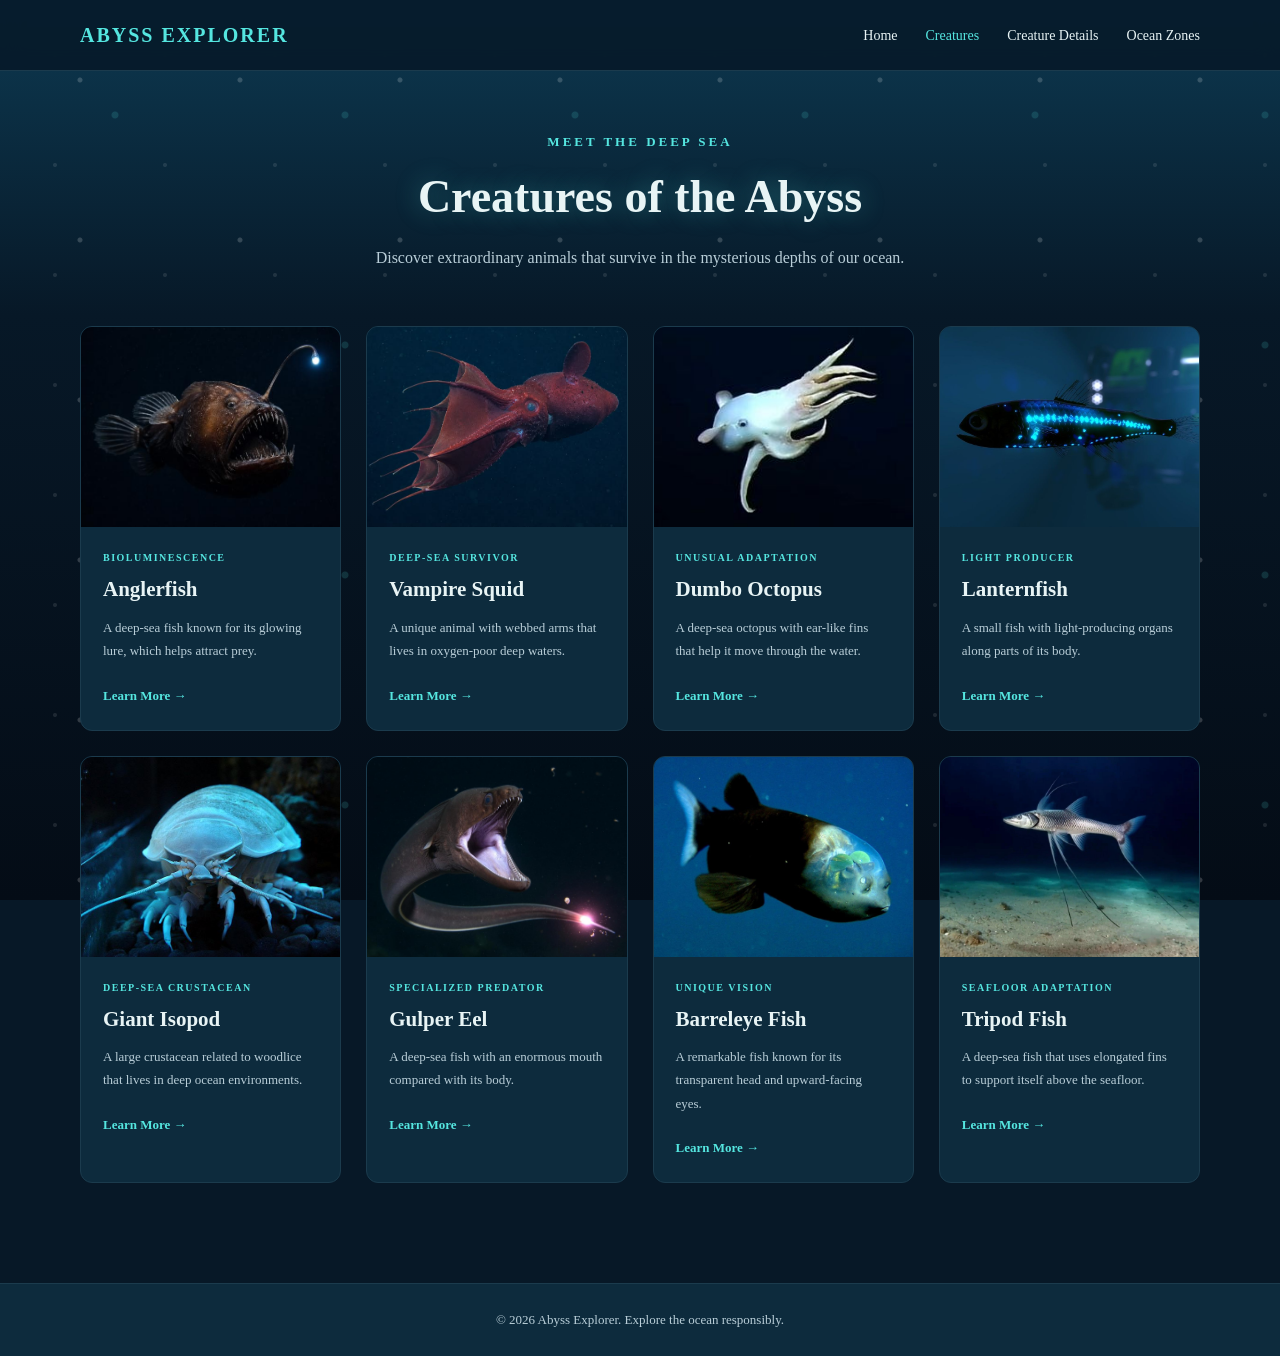
==== creatures.html @ 8714c5d7 "first commit" ====
<!DOCTYPE html>
<html lang="en">
<head>
    <meta charset="UTF-8">
    <meta name="viewport" content="width=device-width, initial-scale=1.0">
    <title>Deep Sea Creatures | Abyss Explorer</title>
    <link rel="stylesheet" href="style.css">
</head>
<body>

    <!-- Header dan Navigasi -->
    <header>
        <nav>
            <a href="index.html" class="logo">ABYSS EXPLORER</a>

            <ul>
                <li><a href="index.html">Home</a></li>
                <li><a href="creatures.html" class="active">Creatures</a></li>
                <li><a href="details.html">Creature Details</a></li>
                <li><a href="zones.html">Ocean Zones</a></li>
            </ul>
        </nav>
    </header>

    <!-- Konten Utama -->
    <main class="creatures-page">

        <!-- Judul Halaman -->
        <section class="page-heading">
            <p class="subtitle">MEET THE DEEP SEA</p>

            <h1>Creatures of the Abyss</h1>

            <p>
                Discover extraordinary animals that survive
                in the mysterious depths of our ocean.
            </p>
        </section>

        <!-- Daftar Hewan -->
        <section class="creature-grid">

            <!-- Hewan 1 -->
            <article class="creature-card">
                <img src="images/anglerfish.jpg"
                     alt="Anglerfish in the deep sea">

                <div class="creature-info">
                    <p class="creature-tag">BIOLUMINESCENCE</p>
                    <h2>Anglerfish</h2>
                    <p>
                        A deep-sea fish known for its glowing
                        lure, which helps attract prey.
                    </p>
                    <a href="details.html" class="text-link">
                        Learn More →
                    </a>
                </div>
            </article>

            <!-- Hewan 2 -->
            <article class="creature-card">
                <img src="images/vampire-squid.jpg"
                     alt="Vampire squid in deep water">

                <div class="creature-info">
                    <p class="creature-tag">DEEP-SEA SURVIVOR</p>
                    <h2>Vampire Squid</h2>
                    <p>
                        A unique animal with webbed arms that
                        lives in oxygen-poor deep waters.
                    </p>
                    <a href="details.html" class="text-link">
                        Learn More →
                    </a>
                </div>
            </article>

            <!-- Hewan 3 -->
            <article class="creature-card">
                <img src="images/dumbo-octopus.jpg"
                     alt="Dumbo octopus swimming underwater">

                <div class="creature-info">
                    <p class="creature-tag">UNUSUAL ADAPTATION</p>
                    <h2>Dumbo Octopus</h2>
                    <p>
                        A deep-sea octopus with ear-like fins
                        that help it move through the water.
                    </p>
                    <a href="details.html" class="text-link">
                        Learn More →
                    </a>
                </div>
            </article>

            <!-- Hewan 4 -->
            <article class="creature-card">
                <img src="images/lanternfish.jpg"
                     alt="Lanternfish with light-producing organs">

                <div class="creature-info">
                    <p class="creature-tag">LIGHT PRODUCER</p>
                    <h2>Lanternfish</h2>
                    <p>
                        A small fish with light-producing organs
                        along parts of its body.
                    </p>
                    <a href="details.html" class="text-link">
                        Learn More →
                    </a>
                </div>
            </article>

            <!-- Hewan 5 -->
            <article class="creature-card">
                <img src="images/giant-isopod.jpg"
                     alt="Giant isopod on the deep-sea floor">

                <div class="creature-info">
                    <p class="creature-tag">DEEP-SEA CRUSTACEAN</p>
                    <h2>Giant Isopod</h2>
                    <p>
                        A large crustacean related to woodlice
                        that lives in deep ocean environments.
                    </p>
                    <a href="details.html" class="text-link">
                        Learn More →
                    </a>
                </div>
            </article>

            <!-- Hewan 6 -->
            <article class="creature-card">
                <img src="images/gulper-eel.jpg"
                     alt="Gulper eel with its large mouth">

                <div class="creature-info">
                    <p class="creature-tag">SPECIALIZED PREDATOR</p>
                    <h2>Gulper Eel</h2>
                    <p>
                        A deep-sea fish with an enormous mouth
                        compared with its body.
                    </p>
                    <a href="details.html" class="text-link">
                        Learn More →
                    </a>
                </div>
            </article>

            <!-- Hewan 7 -->
            <article class="creature-card">
                <img src="images/barreleye-fish.jpg"
                     alt="Barreleye fish with a transparent head">

                <div class="creature-info">
                    <p class="creature-tag">UNIQUE VISION</p>
                    <h2>Barreleye Fish</h2>
                    <p>
                        A remarkable fish known for its
                        transparent head and upward-facing eyes.
                    </p>
                    <a href="details.html" class="text-link">
                        Learn More →
                    </a>
                </div>
            </article>

            <!-- Hewan 8 -->
            <article class="creature-card">
                <img src="images/tripod-fish.jpg"
                     alt="Tripod fish standing above the seafloor">

                <div class="creature-info">
                    <p class="creature-tag">SEAFLOOR ADAPTATION</p>
                    <h2>Tripod Fish</h2>
                    <p>
                        A deep-sea fish that uses elongated fins
                        to support itself above the seafloor.
                    </p>
                    <a href="details.html" class="text-link">
                        Learn More →
                    </a>
                </div>
            </article>

        </section>
    </main>

    <!-- Footer -->
    <footer>
        <p>&copy; 2026 Abyss Explorer. Explore the ocean responsibly.</p>
    </footer>

</body>
</html>
---- style.css ----
/* ===== PENGATURAN DASAR ===== */
* {
    margin: 0;
    padding: 0;
    box-sizing: border-box;
}

html {
    scroll-behavior: smooth;
}

body {
    background-color: #071827;
    color: #E8F4F5;
    line-height: 1.7;
    background-image: linear-gradient(to bottom, #0D3A52 0%, #071827 35%, #040C16 100%);
    background-repeat: no-repeat;
    background-attachment: fixed;
    min-height: 100vh;
}

/* ===== HEADER DAN NAVBAR ===== */
header {
    position: sticky;
    top: 0;
    z-index: 1000;
    background-color: #071827;
    border-bottom: 1px solid #1B3B4D;
    background-color: rgba(7, 24, 39, 0.85);
    backdrop-filter: blur(10px);
}

nav {
    max-width: 1200px;
    margin: 0 auto;
    padding: 18px 40px;
    display: flex;
    justify-content: space-between;
    align-items: center;
    gap: 24px;
}

.logo {
    color: #55E6E0;
    text-decoration: none;
    font-size: 20px;
    font-weight: bold;
    letter-spacing: 2px;
}

nav ul {
    list-style: none;
    display: flex;
    align-items: center;
    gap: 28px;
}

nav ul li a {
    color: #E8F4F5;
    text-decoration: none;
    font-size: 14px;
    transition: color 0.3s ease;
}

nav ul li a:hover {
    color: #55E6E0;
}

nav ul li a.active {
    color: #55E6E0;
}

nav ul li a {
    position: relative;
    padding-bottom: 4px;
}

nav ul li a::after {
    content: "";
    position: absolute;
    left: 0;
    bottom: 0;
    width: 0;
    height: 2px;
    background: #55E6E0;
    transition: width 0.3s ease;
}

nav ul li a:hover::after {
    width: 100%;
}

/* ===== BAGIAN HERO ===== */
.hero {
    min-height: 580px;
    display: flex;
    align-items: center;
    padding: 80px 10%;
    background-color: #0D2B3D;
    background-image:
        linear-gradient(
            90deg,
            rgba(7, 24, 39, 0.95),
            rgba(7, 24, 39, 0.35)
        ),
        url("images/hero-ocean.jpg");
    background-size: cover;
    background-position: center;
}

.hero-content {
    max-width: 650px;
}

.subtitle {
    color: #55E6E0;
    font-size: 13px;
    font-weight: bold;
    letter-spacing: 3px;
    margin-bottom: 16px;
}

.hero h1 {
    font-size: 54px;
    line-height: 1.15;
    margin-bottom: 24px;
}

.hero-content > p:not(.subtitle) {
    max-width: 540px;
    color: #D0E0E5;
    margin-bottom: 30px;
}

/* ===== TOMBOL ===== */
.button {
    display: inline-block;
    background-color: #55E6E0;
    color: #071827;
    padding: 13px 25px;
    border-radius: 5px;
    text-decoration: none;
    font-weight: bold;
    transition: background-color 0.3s ease;
}

.button:hover {
    background-color: #E8F4F5;
}

/* ===== BAGIAN PENGENALAN ===== */
.introduction {
    max-width: 850px;
    margin: 0 auto;
    padding: 100px 30px;
    text-align: center;
}

.introduction h2 {
    font-size: 36px;
    line-height: 1.3;
    margin-bottom: 22px;
}

.introduction > p:not(.subtitle) {
    color: #B9CED8;
    margin-bottom: 25px;
}

.text-link {
    display: inline-block;
    color: #55E6E0;
    text-decoration: none;
    font-weight: bold;
}

.text-link:hover {
    color: #E8F4F5;
}

/* ===== FOOTER ===== */
footer {
    background-color: #0D2B3D;
    border-top: 1px solid #1B3B4D;
    padding: 25px 20px;
    text-align: center;
    color: #B9CED8;
    font-size: 13px;
}

/* ===== TAMPILAN HP ===== */
@media (max-width: 600px) {
    nav {
        flex-direction: column;
        padding: 15px 12px;
        gap: 12px;
    }

    nav ul {
        justify-content: center;
        flex-wrap: wrap;
        gap: 10px 18px;
    }

    nav ul li a {
        font-size: 12px;
    }

    .logo {
        font-size: 18px;
    }

    .hero {
        min-height: 500px;
        padding: 65px 25px;
        background-position: center;
    }

    .hero h1 {
        font-size: 38px;
    }

    .introduction {
        padding: 70px 22px;
    }

    .introduction h2 {
        font-size: 28px;
    }
}

/* ===== HALAMAN CREATURES ===== */
.creatures-page {
    max-width: 1200px;
    margin: 0 auto;
    padding: 60px 40px 100px;
}

.page-heading {
    max-width: 700px;
    margin: 0 auto 55px;
    text-align: center;
}

.page-heading h1 {
    font-size: 46px;
    line-height: 1.2;
    margin-bottom: 20px;
    text-shadow: 0 0 25px rgba(85, 230, 224, 0.35);
}

.page-heading > p:last-child {
    color: #B9CED8;
}

/* ===== GRID KARTU HEWAN ===== */
.creature-grid {
    display: grid;
    grid-template-columns: repeat(4, minmax(0, 1fr));
    gap: 25px;
}

.creature-card {
    background-color: #0D2B3D;
    border: 1px solid #1B3B4D;
    border-radius: 12px;
    overflow: hidden;
    transition: transform 0.3s ease,
                border-color 0.3s ease;
}

.creature-card:hover {
    transform: translateY(-5px);
    border-color: #55E6E0;
}

.creature-card img {
    display: block;
    width: 100%;
    height: 200px;
    object-fit: cover;
    object-position: center;
}

.creature-info {
    padding: 22px;
}

.creature-tag {
    color: #55E6E0;
    font-size: 10px;
    font-weight: bold;
    letter-spacing: 1.5px;
    margin-bottom: 10px;
}

.creature-info h2 {
    font-size: 21px;
    line-height: 1.3;
    margin-bottom: 12px;
}

.creature-info > p:not(.creature-tag) {
    color: #B9CED8;
    font-size: 13px;
    line-height: 1.8;
    margin-bottom: 18px;
}

.creature-info .text-link {
    font-size: 13px;
}

/* ===== PENYESUAIAN HP ===== */
@media (max-width: 600px) {
    .creatures-page {
        padding: 45px 18px 65px;
    }

    .page-heading {
        margin-bottom: 35px;
    }

    .page-heading h1 {
        font-size: 34px;
    }

    .creature-grid {
        grid-template-columns: repeat(2, minmax(0, 1fr));
        gap: 14px;
    }

    .creature-card img {
        height: 135px;
    }

    .creature-info {
        padding: 13px;
    }

    .creature-tag {
        font-size: 11px;
        letter-spacing: 0.5px;
    }

    .creature-info h2 {
        font-size: 17px;
    }

    .creature-info > p:not(.creature-tag) {
        font-size: 13px;
    }
}

/* ===== HALAMAN CREATURE DETAILS ===== */
.details-page {
    max-width: 1000px;
    margin: 0 auto;
    padding: 60px 40px 100px;
}

.detail-card {
    display: grid;
    grid-template-columns: 0.9fr 1.1fr;
    gap: 35px;
    align-items: center;
    padding: 30px;
    margin-bottom: 30px;
    background-color: #0D2B3D;
    border: 1px solid #1B3B4D;
    border-radius: 14px;
}

.detail-card img {
    width: 100%;
    height: 320px;
    object-fit: cover;
    border-radius: 9px;
}

.detail-content h2 {
    font-size: 30px;
    line-height: 1.3;
    margin-bottom: 14px;
}

.detail-content > p:not(.creature-tag) {
    color: #B9CED8;
    font-size: 15px;
    margin-bottom: 18px;
}

.detail-content h3 {
    color: #55E6E0;
    font-size: 20px;
    margin-top: 18px;
    margin-bottom: 5px;
}

.back-link {
    text-align: center;
    margin-top: 45px;
}

/* ===== PENYESUAIAN HP ===== */
@media (max-width: 600px) {
    .details-page {
        padding: 40px 16px 65px;
    }

    .detail-card {
        grid-template-columns: 1fr;
        gap: 20px;
        padding: 18px;
        margin-bottom: 22px;
    }

    .detail-card img {
        height: 220px;
    }

    .detail-content h2 {
        font-size: 25px;
    }
}

/* ===== OCEAN ZONES PAGE ===== */

.zones-page {
    max-width: 1000px;
    margin: 0 auto;
    padding: 55px 30px 70px;
}

.zones-heading {
    max-width: 720px;
    margin: 0 auto 55px;
    text-align: center;
}

.eyebrow {
    margin-bottom: 12px;
    color: #55E6E0;
    font-size: 0.8rem;
    font-weight: bold;
    letter-spacing: 3px;
}

.zones-heading h1 {
    margin-bottom: 18px;
    color: #E8F4F5;
    font-size: 2.5rem;
    text-shadow: 0 0 25px rgba(85, 230, 224, 0.35);
}
.zones-heading {
    position: relative;
}

.zones-heading > p:last-child {
    color: #B9CED8;
    line-height: 1.8;
}

/* Vertical journey */

.ocean-journey {
    position: relative;
    display: flex;
    flex-direction: column;
    gap: 25px;
}

.ocean-journey::before {
    content: "";
    position: absolute;
    top: 20px;
    bottom: 20px;
    left: 28px;
    width: 3px;
    background: linear-gradient(
        to bottom,
        #55E6E0,
        #4386A5,
        #263B70,
        #18264B,
        #10182E
    );
    border-radius: 10px;
}

.ocean-zone {
    position: relative;
    display: grid;
    grid-template-columns: 165px 1fr;
    gap: 25px;
    align-items: start;
    padding: 28px;
    padding-left: 65px;
    border: 1px solid rgba(85, 230, 224, 0.18);
    border-radius: 18px;
    overflow: hidden;
    transition: transform 0.3s ease, box-shadow 0.3s ease, border-color 0.3s ease;
}

.ocean-zone:hover {
    transform: translateY(-4px);
    box-shadow: 0 12px 30px rgba(85, 230, 224, 0.15);
    border-color: rgba(85, 230, 224, 0.6);
}

.ocean-zone::after {
    position: absolute;
    left: 20px;
    bottom: -10px;
    font-size: 9rem;
    font-weight: 900;
    line-height: 1;
    color: rgba(232, 244, 245, 0.05);
    pointer-events: none;
}

.sunlight::after { content: "01"; }
.twilight::after { content: "02"; }
.midnight::after { content: "03"; }
.abyssal::after  { content: "04"; }
.hadal::after    { content: "05"; }

.zone-depth {
    position: relative;
    z-index: 1;
    color: #55E6E0;
    font-size: 0.8rem;
    font-weight: bold;
    letter-spacing: 1px;
    line-height: 1.8;
}

.zone-depth::before {
    content: "";
    position: absolute;
    top: 3px;
    left: -49px;
    width: 14px;
    height: 14px;
    background: #55E6E0;
    border: 4px solid #071827;
    border-radius: 50%;
}

@keyframes pulse-dot {
    0%   { box-shadow: 0 0 0 0 rgba(85, 230, 224, 0.6); }
    70%  { box-shadow: 0 0 0 12px rgba(85, 230, 224, 0); }
    100% { box-shadow: 0 0 0 0 rgba(85, 230, 224, 0); }
}

.zone-depth::before {
    animation: pulse-dot 2.4s infinite;
}

.zone-depth span {
    display: block;
    color: #E8F4F5;
    letter-spacing: 0;
    font-size: 1.15rem;
    font-weight: 600;
}

.zone-content h2 {
    margin-bottom: 8px;
    color: #E8F4F5;
    font-size: 1.5rem;
}

.zone-subtitle {
    margin-bottom: 14px;
    color: #55E6E0;
    font-style: italic;
}

.zone-content p {
    color: #B9CED8;
    line-height: 1.8;
}

.zone-content .zone-life {
    margin-top: 15px;
    padding-top: 14px;
    border-top: 1px solid rgba(232, 244, 245, 0.15);
}

.zone-life strong {
    color: #E8F4F5;
}

/* Different shades for each depth */

.sunlight {
    background: linear-gradient(120deg, #17485B, #0D2B3D);
}

.twilight {
    background: linear-gradient(120deg, #153A50, #0B2639);
}

.midnight {
    background: linear-gradient(120deg, #172C4A, #0A2034);
}

.abyssal {
    background: linear-gradient(120deg, #192442, #0A1B2C);
}

.hadal {
    background: linear-gradient(120deg, #211F3D, #071827);
}

.sunlight .zone-depth::before { background: #7DF9E9; }
.twilight .zone-depth::before { background: #4FB3D9; }
.midnight .zone-depth::before { background: #5C7CFA; }
.abyssal  .zone-depth::before { background: #7A6FF0; }
.hadal    .zone-depth::before { background: #B45CFF; }

.sunlight { border-color: rgba(125, 249, 233, 0.35); }
.twilight { border-color: rgba(79, 179, 217, 0.30); }
.midnight { border-color: rgba(92, 124, 250, 0.28); }
.abyssal  { border-color: rgba(122, 111, 240, 0.25); }
.hadal    { border-color: rgba(180, 92, 255, 0.25); }

.zones-note {
    margin-top: 30px;
    color: #B9CED8;
    font-size: 0.85rem;
    line-height: 1.7;
    text-align: center;
}

@keyframes bubbles-rise {
    from { background-position: 0 0, 0 0, 0 0; }
    to   { background-position: 0 -900px, 0 -1200px, 0 -700px; }
}

body::before {
    content: "";
    position: fixed;
    inset: 0;
    z-index: -1;
    pointer-events: none;
    background-image:
        radial-gradient(circle, rgba(255,255,255,0.18) 2px, transparent 3px),
        radial-gradient(circle, rgba(85,230,224,0.15) 3px, transparent 4px),
        radial-gradient(circle, rgba(255,255,255,0.10) 1.5px, transparent 2.5px);
    background-size: 160px 160px, 230px 230px, 110px 110px;
    animation: bubbles-rise 40s linear infinite;
}

/* Phone layout */

@media (max-width: 600px) {
    .zones-page {
        padding: 40px 16px 50px;
    }

    .zones-heading {
        margin-bottom: 35px;
    }

    .zones-heading h1 {
        font-size: 1.9rem;
    }

    .ocean-journey {
        gap: 18px;
    }

    .ocean-journey::before {
        left: 19px;
    }

    .ocean-zone {
        grid-template-columns: 1fr;
        gap: 15px;
        padding: 22px;
        padding-left: 45px;
    }

    .zone-depth::before {
        left: -36px;
    }

    .zone-content h2 {
        font-size: 1.3rem;
    }
}
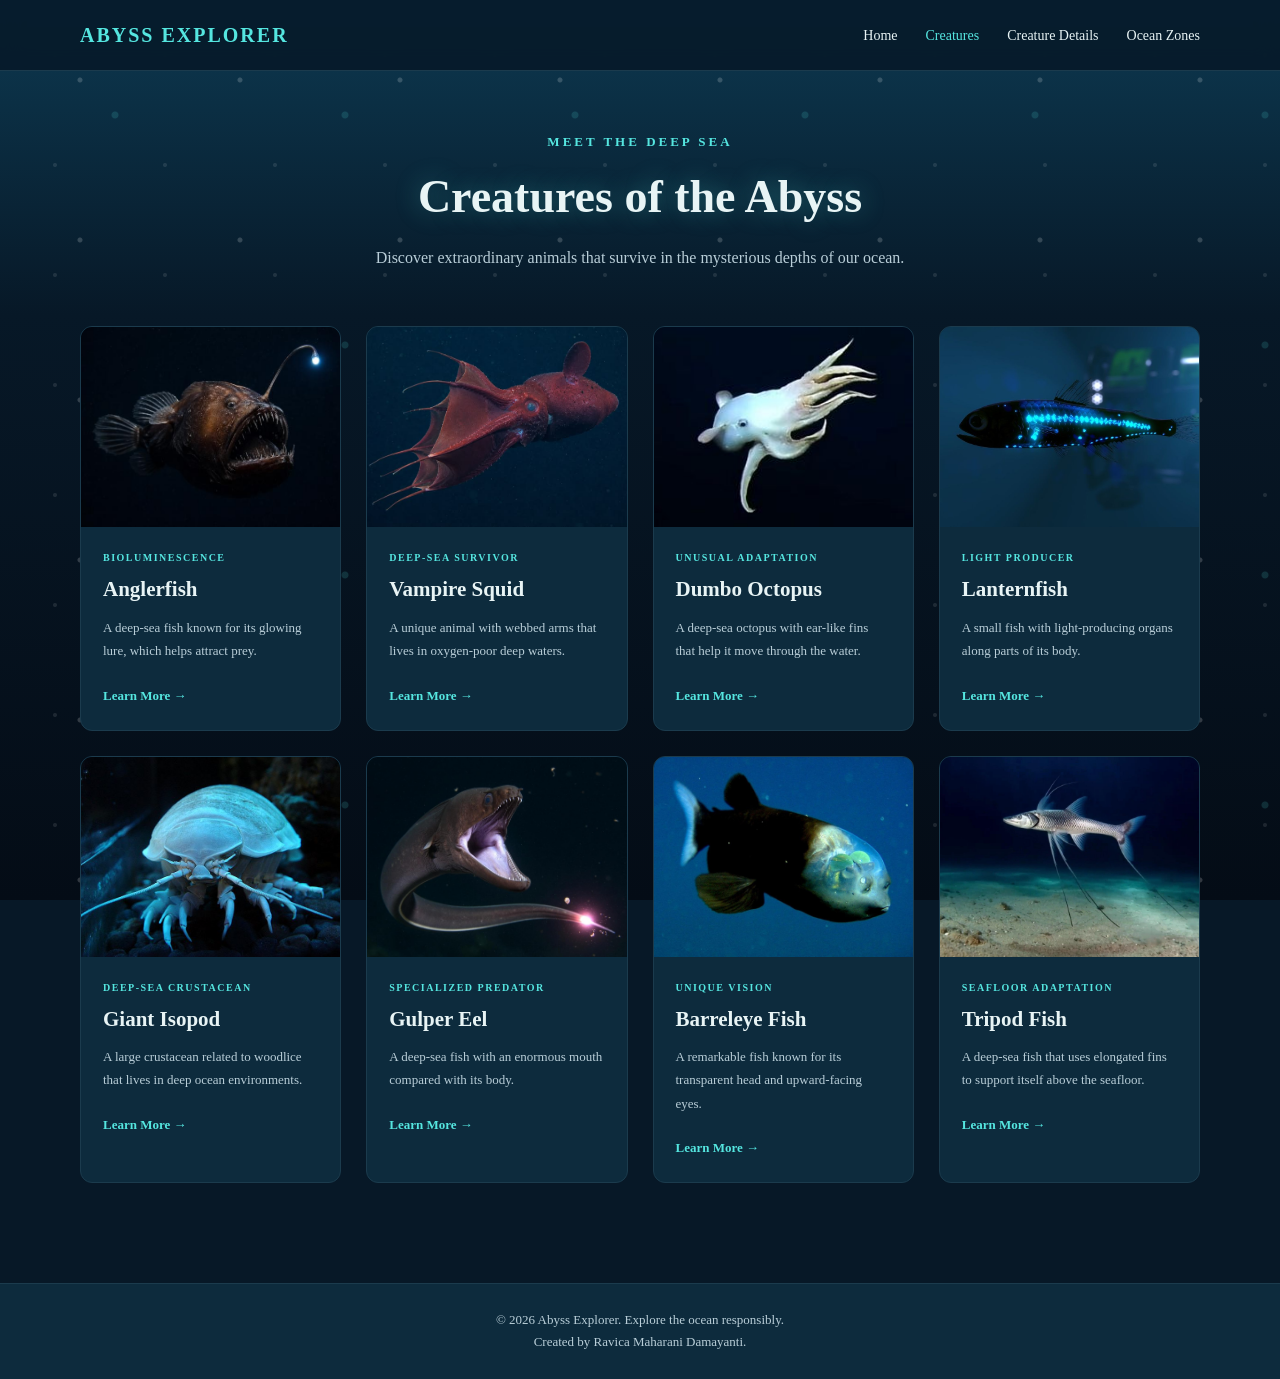
==== commit 7523d6c0: "copyright update" ====
--- a/creatures.html
+++ b/creatures.html
@@ -191,6 +191,7 @@
     <!-- Footer -->
     <footer>
         <p>&copy; 2026 Abyss Explorer. Explore the ocean responsibly.</p>
+        <p>Created by Ravica Maharani Damayanti.</p>
     </footer>
 
 </body>
